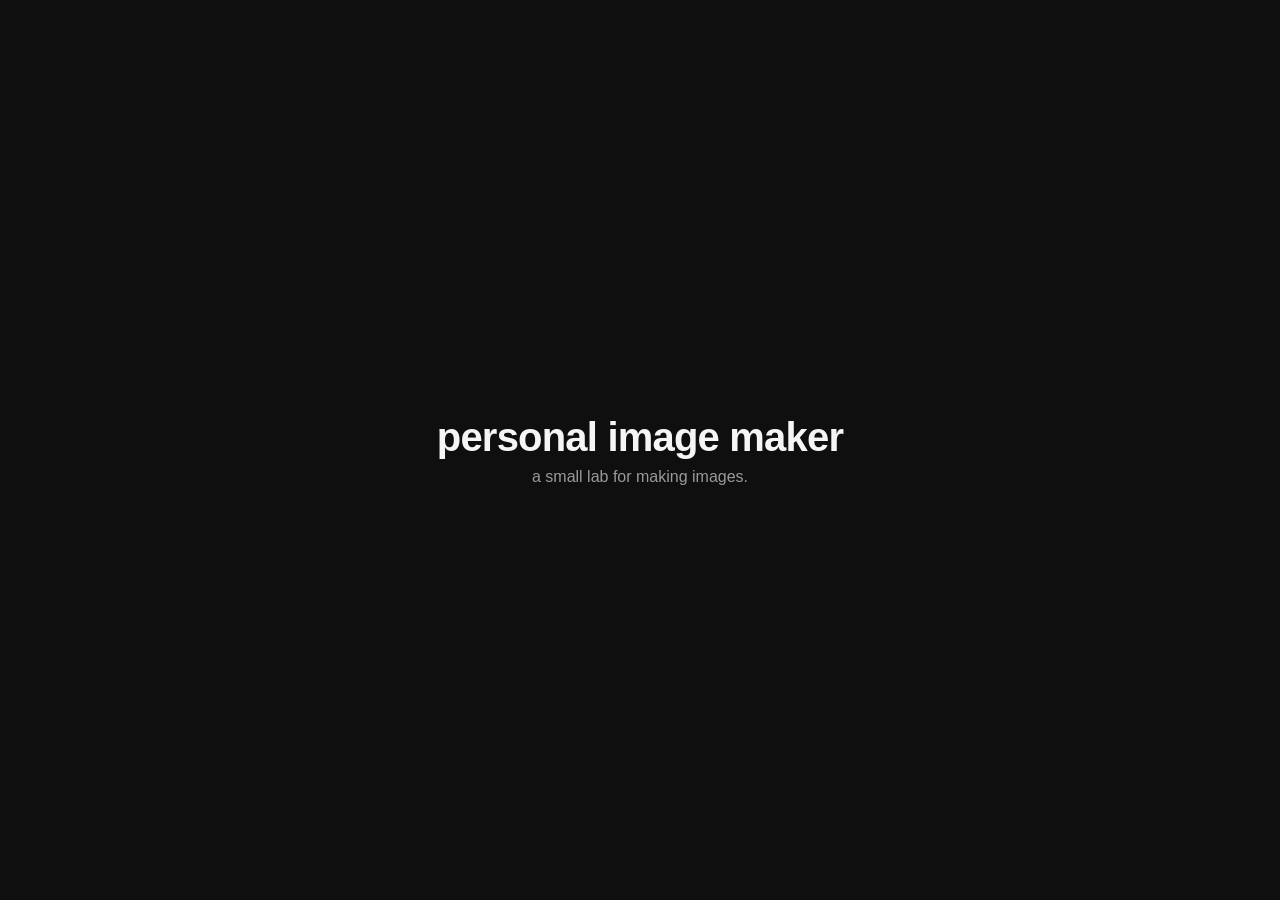
==== index.html @ 58eb7995 "initial scaffold" ====
<!DOCTYPE html>
<html lang="en">
  <head>
    <meta charset="UTF-8" />
    <meta name="viewport" content="width=device-width, initial-scale=1.0" />
    <title>personal image maker</title>
    <link rel="stylesheet" href="styles.css" />
  </head>
  <body>
    <main>
      <h1>personal image maker</h1>
      <p class="tagline">a small lab for making images.</p>
    </main>
    <script src="script.js"></script>
  </body>
</html>
---- styles.css ----
:root {
  --bg: #0f0f10;
  --fg: #f5f5f5;
  --muted: #9a9a9a;
}

* { box-sizing: border-box; }

html, body {
  margin: 0;
  padding: 0;
  height: 100%;
  background: var(--bg);
  color: var(--fg);
  font-family: -apple-system, BlinkMacSystemFont, "Segoe UI", sans-serif;
}

main {
  min-height: 100%;
  display: flex;
  flex-direction: column;
  align-items: center;
  justify-content: center;
  padding: 2rem;
  text-align: center;
}

h1 {
  font-size: 2.5rem;
  margin: 0 0 0.5rem;
  letter-spacing: -0.02em;
}

.tagline {
  color: var(--muted);
  margin: 0;
}
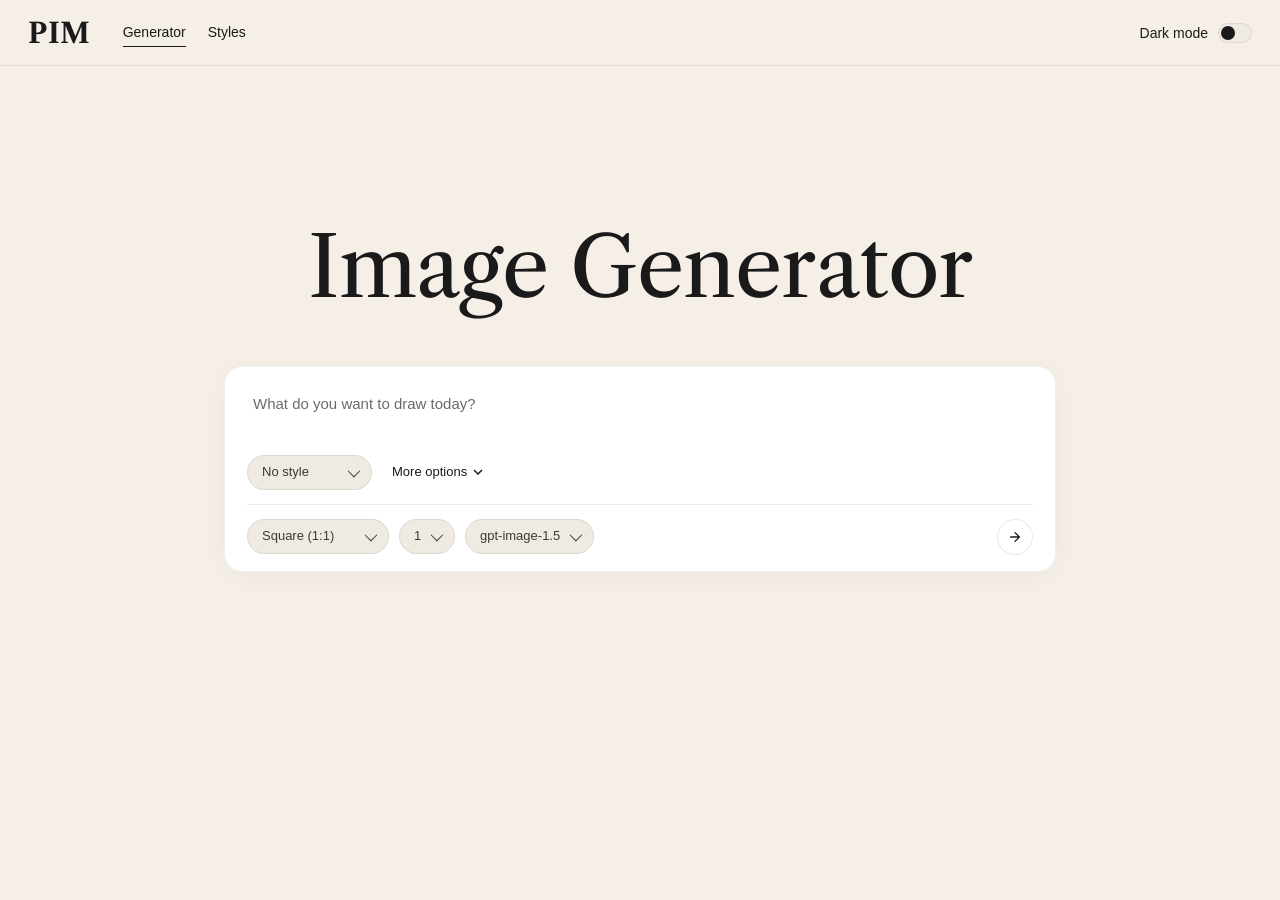
==== commit 982ebe66: "feat: image generator + styles manager with dark mode" ====
--- a/index.html
+++ b/index.html
@@ -3,14 +3,104 @@
   <head>
     <meta charset="UTF-8" />
     <meta name="viewport" content="width=device-width, initial-scale=1.0" />
-    <title>personal image maker</title>
-    <link rel="stylesheet" href="styles.css" />
+    <title>Personal Image Maker · Generator</title>
+    <link rel="preconnect" href="https://fonts.googleapis.com" />
+    <link rel="preconnect" href="https://fonts.gstatic.com" crossorigin />
+    <link
+      href="https://fonts.googleapis.com/css2?family=Libre+Caslon+Text:wght@400;700&display=swap"
+      rel="stylesheet"
+    />
+    <link rel="stylesheet" href="css/base.css" />
+    <link rel="stylesheet" href="css/generator.css" />
+    <script src="js/theme.js" defer></script>
+    <script src="js/config.js" defer></script>
+    <script src="js/image-gen.js" defer></script>
+    <script src="js/styles-store.js" defer></script>
+    <script src="js/generator.js" defer></script>
   </head>
   <body>
-    <main>
-      <h1>personal image maker</h1>
-      <p class="tagline">a small lab for making images.</p>
+    <header class="site-header">
+      <div class="site-header__left">
+        <a href="index.html" class="brand">PIM</a>
+        <nav class="tabs">
+          <a href="index.html" class="tab tab--active">Generator</a>
+          <a href="styles.html" class="tab">Styles</a>
+        </nav>
+      </div>
+      <div class="site-header__right">
+        <label class="theme-toggle">
+          <span>Dark mode</span>
+          <input type="checkbox" id="themeToggle" />
+          <span class="theme-toggle__track"><span class="theme-toggle__thumb"></span></span>
+        </label>
+      </div>
+    </header>
+
+    <main class="generator">
+      <h1 class="hero-title">Image Generator</h1>
+
+      <form class="prompt-card" id="generateForm" autocomplete="off">
+        <textarea
+          id="promptInput"
+          class="prompt-card__input"
+          placeholder="What do you want to draw today?"
+          rows="2"
+          required
+        ></textarea>
+
+        <div class="prompt-card__row prompt-card__row--primary">
+          <label class="select-pill">
+            <span class="select-pill__label">Style</span>
+            <select id="styleSelect"></select>
+          </label>
+          <button
+            type="button"
+            class="more-options"
+            id="moreOptionsToggle"
+            aria-expanded="true"
+            aria-controls="moreOptions"
+          >
+            More options
+            <svg viewBox="0 0 10 6" aria-hidden="true"><path d="M1 1 L5 5 L9 1" /></svg>
+          </button>
+        </div>
+
+        <div class="prompt-card__row prompt-card__row--more" id="moreOptions">
+          <label class="select-pill">
+            <span class="select-pill__label">Aspect ratio</span>
+            <select id="aspectSelect">
+              <option value="1024x1024">Square (1:1)</option>
+              <option value="1536x1024">Landscape (3:2)</option>
+              <option value="1024x1536">Portrait (2:3)</option>
+            </select>
+          </label>
+          <label class="select-pill">
+            <span class="select-pill__label">Number of images</span>
+            <select id="countSelect">
+              <option value="1">1</option>
+              <option value="2">2</option>
+              <option value="3">3</option>
+              <option value="4">4</option>
+            </select>
+          </label>
+          <label class="select-pill">
+            <span class="select-pill__label">Model</span>
+            <select id="modelSelect">
+              <option value="gpt-image-1.5">gpt-image-1.5</option>
+            </select>
+          </label>
+
+          <div class="prompt-card__spacer"></div>
+
+          <button type="submit" class="submit-btn" id="submitBtn" aria-label="Generate">
+            <svg viewBox="0 0 16 16" aria-hidden="true"><path d="M3 8 H13 M8 3 L13 8 L8 13" /></svg>
+          </button>
+        </div>
+
+        <p class="prompt-card__error" id="errorBanner" hidden></p>
+      </form>
+
+      <section class="results" id="results" aria-live="polite"></section>
     </main>
-    <script src="script.js"></script>
   </body>
 </html>
--- a/css/base.css
+++ b/css/base.css
@@ -0,0 +1,211 @@
+:root {
+  --bg: #f5efe7;
+  --fg: #1a1a1a;
+  --fg-muted: #6b6b6b;
+  --card-bg: #ffffff;
+  --card-border: rgba(0, 0, 0, 0.06);
+  --card-shadow: 0 4px 24px rgba(0, 0, 0, 0.04);
+  --pill-bg: #f0ebe2;
+  --pill-border: rgba(0, 0, 0, 0.08);
+  --pill-fg: #3a3a3a;
+  --accent: #1a1a1a;
+  --accent-fg: #ffffff;
+  --divider: rgba(0, 0, 0, 0.08);
+  --error: #b3261e;
+  --serif: "Libre Caslon Text", "Libre Caslon", "Big Caslon", "Hoefler Text", ui-serif, Georgia, serif;
+  --sans: -apple-system, BlinkMacSystemFont, "Segoe UI", Roboto, Helvetica, Arial, sans-serif;
+  --radius-card: 18px;
+  --radius-pill: 999px;
+}
+
+html[data-theme="dark"] {
+  --bg: #15130f;
+  --fg: #f4ecdf;
+  --fg-muted: #9c948a;
+  --card-bg: #221f1a;
+  --card-border: rgba(255, 255, 255, 0.06);
+  --card-shadow: 0 4px 24px rgba(0, 0, 0, 0.4);
+  --pill-bg: #2b2722;
+  --pill-border: rgba(255, 255, 255, 0.08);
+  --pill-fg: #d9d0c2;
+  --accent: #f4ecdf;
+  --accent-fg: #15130f;
+  --divider: rgba(255, 255, 255, 0.08);
+  --error: #f2b8b5;
+}
+
+* { box-sizing: border-box; }
+
+html, body {
+  margin: 0;
+  padding: 0;
+  background: var(--bg);
+  color: var(--fg);
+  font-family: var(--sans);
+  font-size: 15px;
+  line-height: 1.45;
+  min-height: 100vh;
+  transition: background-color 0.18s ease, color 0.18s ease;
+}
+
+button, input, select, textarea {
+  font: inherit;
+  color: inherit;
+}
+
+a { color: inherit; }
+
+/* ---------- Header ---------- */
+
+.site-header {
+  display: flex;
+  align-items: center;
+  justify-content: space-between;
+  padding: 18px 28px;
+  border-bottom: 1px solid var(--divider);
+}
+
+.site-header__left,
+.site-header__right {
+  display: flex;
+  align-items: center;
+  gap: 32px;
+}
+
+.brand {
+  font-family: var(--serif);
+  font-weight: 700;
+  font-size: 28px;
+  letter-spacing: 0.02em;
+  text-decoration: none;
+  line-height: 1;
+}
+
+.tabs {
+  display: flex;
+  gap: 22px;
+}
+
+.tab {
+  text-decoration: none;
+  color: var(--fg);
+  padding: 4px 0;
+  font-size: 14px;
+}
+
+.tab--active {
+  border-bottom: 1px solid var(--fg);
+}
+
+/* Dark mode toggle */
+
+.theme-toggle {
+  display: inline-flex;
+  align-items: center;
+  gap: 10px;
+  font-size: 14px;
+  cursor: pointer;
+  user-select: none;
+}
+
+.theme-toggle input {
+  position: absolute;
+  opacity: 0;
+  pointer-events: none;
+}
+
+.theme-toggle__track {
+  position: relative;
+  width: 34px;
+  height: 20px;
+  background: var(--pill-bg);
+  border: 1px solid var(--pill-border);
+  border-radius: var(--radius-pill);
+  transition: background-color 0.18s ease;
+}
+
+.theme-toggle__thumb {
+  position: absolute;
+  top: 2px;
+  left: 2px;
+  width: 14px;
+  height: 14px;
+  border-radius: 50%;
+  background: var(--fg);
+  transition: transform 0.18s ease, background-color 0.18s ease;
+}
+
+.theme-toggle input:checked ~ .theme-toggle__track .theme-toggle__thumb {
+  transform: translateX(14px);
+}
+
+/* ---------- Buttons ---------- */
+
+.btn {
+  appearance: none;
+  border: 1px solid var(--pill-border);
+  background: var(--card-bg);
+  color: var(--fg);
+  padding: 8px 16px;
+  border-radius: var(--radius-pill);
+  font-size: 14px;
+  cursor: pointer;
+  transition: background-color 0.15s ease, border-color 0.15s ease, transform 0.05s ease;
+}
+
+.btn:hover { background: var(--pill-bg); }
+.btn:active { transform: translateY(1px); }
+
+.btn--primary {
+  background: var(--accent);
+  color: var(--accent-fg);
+  border-color: var(--accent);
+}
+
+.btn--ghost {
+  background: transparent;
+}
+
+/* Select pill (shared between pages) */
+
+.select-pill {
+  position: relative;
+  display: inline-flex;
+  align-items: center;
+  background: var(--pill-bg);
+  border: 1px solid var(--pill-border);
+  border-radius: var(--radius-pill);
+  padding: 7px 32px 7px 14px;
+  font-size: 13px;
+  color: var(--pill-fg);
+  cursor: pointer;
+}
+
+.select-pill::after {
+  content: "";
+  position: absolute;
+  right: 14px;
+  width: 8px;
+  height: 8px;
+  border-right: 1.5px solid var(--pill-fg);
+  border-bottom: 1.5px solid var(--pill-fg);
+  transform: rotate(45deg) translateY(-2px);
+  pointer-events: none;
+}
+
+.select-pill__label {
+  display: none;
+}
+
+.select-pill select {
+  appearance: none;
+  background: transparent;
+  border: 0;
+  padding: 0;
+  font-size: 13px;
+  color: var(--pill-fg);
+  cursor: pointer;
+  min-width: 0;
+}
+
+.select-pill select:focus { outline: none; }
--- a/css/generator.css
+++ b/css/generator.css
@@ -0,0 +1,210 @@
+.generator {
+  max-width: 880px;
+  margin: 0 auto;
+  padding: 80px 24px 120px;
+  text-align: center;
+}
+
+.hero-title {
+  font-family: var(--serif);
+  font-weight: 400;
+  font-size: clamp(48px, 7vw, 84px);
+  line-height: 1;
+  letter-spacing: -0.01em;
+  margin: 80px 0 56px;
+}
+
+.prompt-card {
+  background: var(--card-bg);
+  border: 1px solid var(--card-border);
+  border-radius: var(--radius-card);
+  box-shadow: var(--card-shadow);
+  padding: 22px 22px 16px;
+  text-align: left;
+  display: flex;
+  flex-direction: column;
+  gap: 14px;
+}
+
+.prompt-card__input {
+  appearance: none;
+  border: 0;
+  outline: none;
+  background: transparent;
+  width: 100%;
+  resize: none;
+  font-size: 15px;
+  color: var(--fg);
+  line-height: 1.45;
+  padding: 4px 6px;
+}
+
+.prompt-card__input::placeholder {
+  color: var(--fg-muted);
+}
+
+.prompt-card__row {
+  display: flex;
+  flex-wrap: wrap;
+  align-items: center;
+  gap: 10px;
+}
+
+.prompt-card__row--more {
+  border-top: 1px solid var(--divider);
+  padding-top: 14px;
+}
+
+.prompt-card__row--more[hidden] { display: none; }
+
+.prompt-card__spacer { flex: 1; }
+
+.more-options {
+  appearance: none;
+  background: transparent;
+  border: 0;
+  color: var(--fg);
+  font-size: 13px;
+  display: inline-flex;
+  align-items: center;
+  gap: 6px;
+  padding: 6px 10px;
+  cursor: pointer;
+  border-radius: var(--radius-pill);
+}
+
+.more-options:hover { background: var(--pill-bg); }
+
+.more-options svg {
+  width: 10px;
+  height: 6px;
+  fill: none;
+  stroke: currentColor;
+  stroke-width: 1.5;
+  transition: transform 0.18s ease;
+}
+
+.more-options[aria-expanded="false"] svg { transform: rotate(180deg); }
+
+.submit-btn {
+  appearance: none;
+  width: 36px;
+  height: 36px;
+  border-radius: 50%;
+  border: 1px solid var(--pill-border);
+  background: var(--card-bg);
+  color: var(--fg);
+  display: inline-flex;
+  align-items: center;
+  justify-content: center;
+  cursor: pointer;
+  transition: background-color 0.15s ease, transform 0.05s ease;
+}
+
+.submit-btn:hover:not(:disabled) {
+  background: var(--accent);
+  color: var(--accent-fg);
+  border-color: var(--accent);
+}
+
+.submit-btn:disabled {
+  opacity: 0.5;
+  cursor: progress;
+}
+
+.submit-btn svg {
+  width: 14px;
+  height: 14px;
+  fill: none;
+  stroke: currentColor;
+  stroke-width: 1.5;
+  stroke-linecap: round;
+  stroke-linejoin: round;
+}
+
+.prompt-card__error {
+  margin: 0;
+  font-size: 13px;
+  color: var(--error);
+  padding: 0 6px;
+}
+
+/* ---------- Results ---------- */
+
+.results {
+  margin-top: 64px;
+  display: grid;
+  grid-template-columns: repeat(auto-fill, minmax(280px, 1fr));
+  gap: 20px;
+}
+
+.result {
+  background: var(--card-bg);
+  border: 1px solid var(--card-border);
+  border-radius: var(--radius-card);
+  overflow: hidden;
+  display: flex;
+  flex-direction: column;
+  box-shadow: var(--card-shadow);
+}
+
+.result__img {
+  display: block;
+  width: 100%;
+  height: auto;
+  background: var(--pill-bg);
+}
+
+.result__actions {
+  display: flex;
+  gap: 8px;
+  padding: 10px 12px;
+  border-top: 1px solid var(--divider);
+}
+
+.result__btn {
+  flex: 1;
+  appearance: none;
+  background: transparent;
+  border: 0;
+  padding: 6px 10px;
+  font-size: 13px;
+  color: var(--fg);
+  border-radius: var(--radius-pill);
+  cursor: pointer;
+}
+
+.result__btn:hover { background: var(--pill-bg); }
+
+.result__btn--copied { color: var(--fg-muted); }
+
+.result--skeleton {
+  aspect-ratio: 1 / 1;
+  background: var(--pill-bg);
+  position: relative;
+  overflow: hidden;
+}
+
+.result--skeleton::after {
+  content: "";
+  position: absolute;
+  inset: 0;
+  background: linear-gradient(90deg, transparent, rgba(255, 255, 255, 0.18), transparent);
+  animation: shimmer 1.4s linear infinite;
+}
+
+html[data-theme="dark"] .result--skeleton::after {
+  background: linear-gradient(90deg, transparent, rgba(255, 255, 255, 0.05), transparent);
+}
+
+@keyframes shimmer {
+  from { transform: translateX(-100%); }
+  to { transform: translateX(100%); }
+}
+
+@media (max-width: 640px) {
+  .hero-title { margin: 40px 0 32px; }
+  .generator { padding: 40px 16px 80px; }
+  .prompt-card__row { gap: 8px; }
+  .results { grid-template-columns: 1fr; }
+}
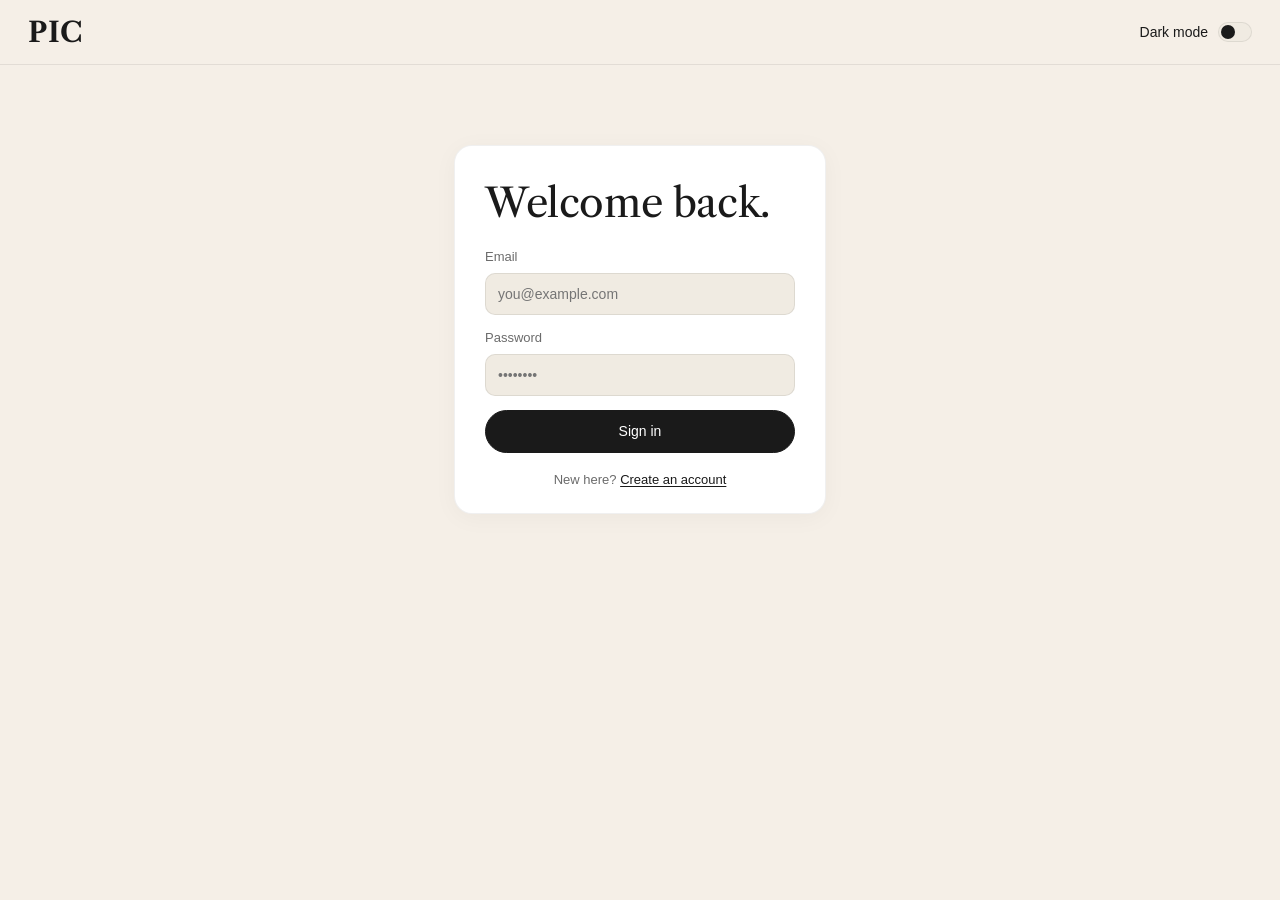
==== commit 59ae1a3d: "feat: rebrand to Personal Image Creator (PIC) + add login/signup" ====
--- a/index.html
+++ b/index.html
@@ -3,7 +3,7 @@
   <head>
     <meta charset="UTF-8" />
     <meta name="viewport" content="width=device-width, initial-scale=1.0" />
-    <title>Personal Image Maker · Generator</title>
+    <title>Personal Image Creator · Generator</title>
     <link rel="preconnect" href="https://fonts.googleapis.com" />
     <link rel="preconnect" href="https://fonts.gstatic.com" crossorigin />
     <link
@@ -14,6 +14,7 @@
     <link rel="stylesheet" href="css/generator.css" />
     <script src="js/theme.js" defer></script>
     <script src="js/config.js" defer></script>
+    <script src="js/auth.js" defer></script>
     <script src="js/image-gen.js" defer></script>
     <script src="js/styles-store.js" defer></script>
     <script src="js/generator.js" defer></script>
@@ -21,13 +22,14 @@
   <body>
     <header class="site-header">
       <div class="site-header__left">
-        <a href="index.html" class="brand">PIM</a>
+        <a href="index.html" class="brand">PIC</a>
         <nav class="tabs">
           <a href="index.html" class="tab tab--active">Generator</a>
           <a href="styles.html" class="tab">Styles</a>
         </nav>
       </div>
       <div class="site-header__right">
+        <div class="user-badge" id="userBadge" hidden></div>
         <label class="theme-toggle">
           <span>Dark mode</span>
           <input type="checkbox" id="themeToggle" />
